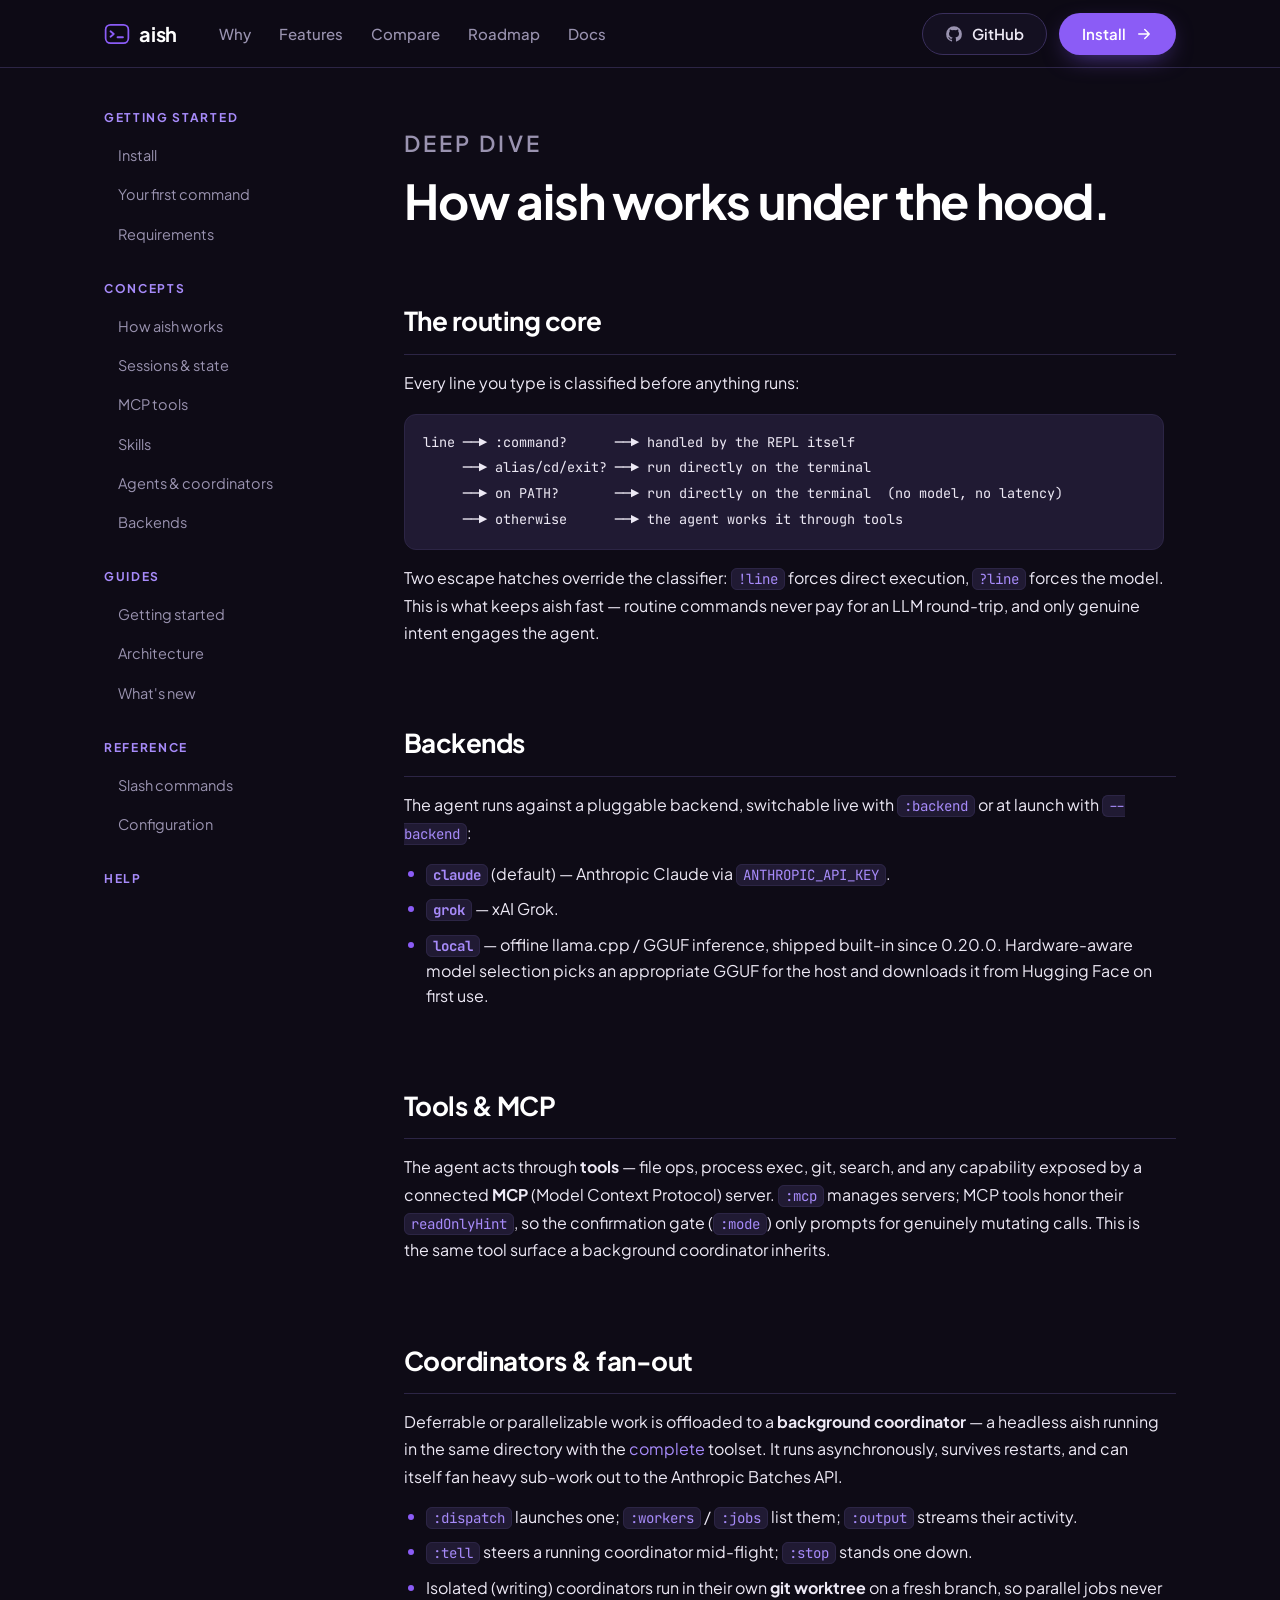
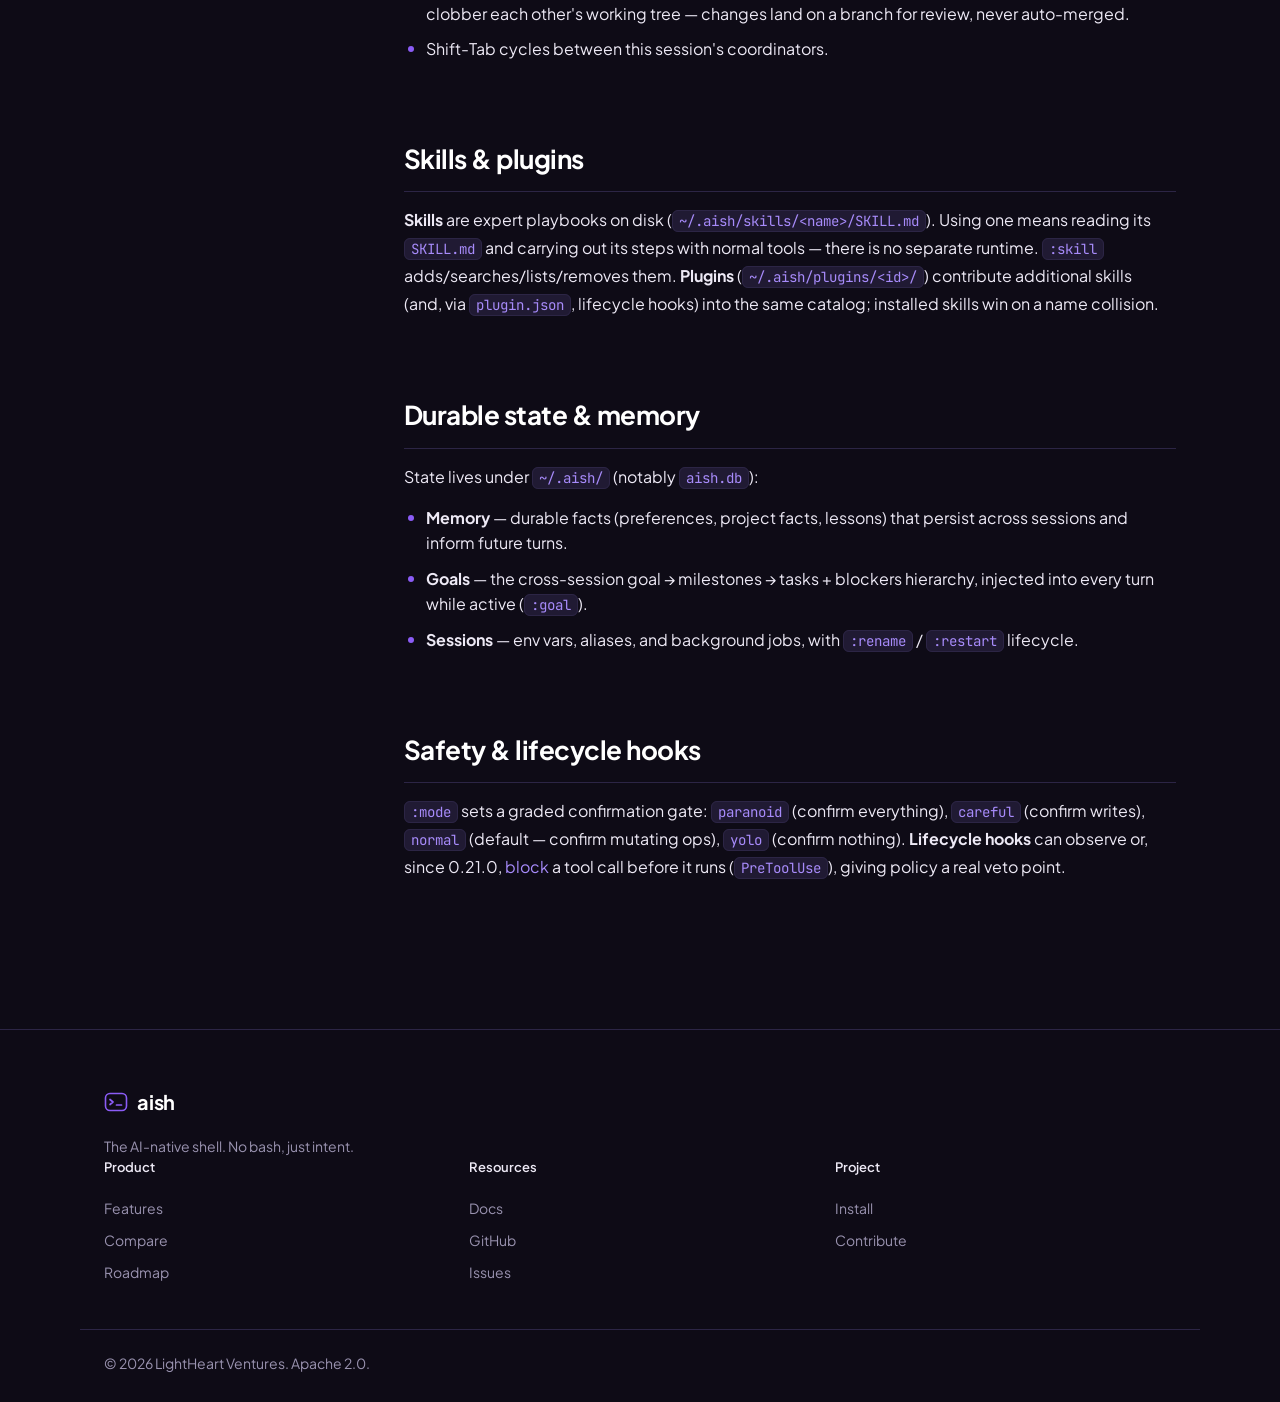
==== site/architecture.html @ e412a44f "feat: add doc pages to website navigation - Create getting-started.html, architecture.html, whats-ne" ====
<!DOCTYPE html>
<html lang="en">
<head>
  <meta charset="UTF-8" />
  <meta name="viewport" content="width=device-width, initial-scale=1.0, viewport-fit=cover" />
  <meta name="theme-color" content="#0E0B16" />
  <title>Architecture — aish, the AI-native shell</title>
  <meta name="description" content="Deep dive into aish architecture: routing core, backends, MCP tools, coordinators, skills, memory, and safety gates." />

  <meta property="og:title" content="Architecture — aish Docs" />
  <meta property="og:description" content="How aish works under the hood: routing, backends, MCP, coordinators, skills, and durable state." />
  <meta property="og:type" content="website" />

  <link rel="preconnect" href="https://fonts.googleapis.com" />
  <link rel="preconnect" href="https://fonts.gstatic.com" crossorigin />
  <link href="https://fonts.googleapis.com/css2?family=Plus+Jakarta+Sans:wght@400;500;600;700&family=JetBrains+Mono:wght@400;500;600&display=swap" rel="stylesheet" />
  <link rel="stylesheet" href="styles.css" />
  <link rel="stylesheet" href="docs.css" />
</head>
<body>
  <!-- ===================== NAV ===================== -->
  <header class="nav is-scrolled" id="nav">
    <div class="nav__inner">
      <a class="brand" href="index.html#top" aria-label="aish home">
        <svg class="brand__mark" width="26" height="26" viewBox="0 0 24 24" fill="none" aria-hidden="true">
          <rect x="1.5" y="3.5" width="21" height="17" rx="4.5" stroke="currentColor" stroke-width="1.6"/>
          <path d="M6 9.5l3 2.5-3 2.5" stroke="currentColor" stroke-width="1.7" stroke-linecap="round" stroke-linejoin="round"/>
          <path d="M12.5 15h5" stroke="currentColor" stroke-width="1.7" stroke-linecap="round"/>
        </svg>
        <span class="brand__name">aish</span>
      </a>

      <nav class="nav__links" aria-label="Primary">
        <a href="index.html#problem">Why</a>
        <a href="index.html#features">Features</a>
        <a href="index.html#compare">Compare</a>
        <a href="index.html#roadmap">Roadmap</a>
        <a href="docs.html">Docs</a>
      </nav>

      <div class="nav__cta">
        <a class="btn btn--ghost" href="https://github.com/LightHeart-Ventures/aish" target="_blank" rel="noopener">
          <svg width="18" height="18" viewBox="0 0 24 24" fill="currentColor" aria-hidden="true"><path d="M12 1.5A10.5 10.5 0 0 0 1.5 12a10.5 10.5 0 0 0 7.18 9.96c.53.1.72-.23.72-.5v-1.9c-2.92.64-3.54-1.25-3.54-1.25-.48-1.22-1.17-1.54-1.17-1.54-.95-.65.07-.64.07-.64 1.06.08 1.62 1.09 1.62 1.09.94 1.6 2.46 1.14 3.06.87.1-.68.37-1.14.67-1.4-2.33-.27-4.78-1.17-4.78-5.2 0-1.15.41-2.08 1.08-2.82-.11-.27-.47-1.34.1-2.78 0 0 .88-.28 2.88 1.07a9.9 9.9 0 0 1 5.24 0c2-1.35 2.88-1.07 2.88-1.07.57 1.44.21 2.51.1 2.78.68.74 1.08 1.67 1.08 2.82 0 4.04-2.46 4.92-4.8 5.18.38.33.71.97.71 1.96v2.9c0 .28.19.61.73.5A10.5 10.5 0 0 0 22.5 12 10.5 10.5 0 0 0 12 1.5Z"/></svg>
          <span>GitHub</span>
        </a>
        <a class="btn btn--primary" href="index.html#install">
          <span class="btn__label">Install</span>
          <svg class="btn__arrow" width="18" height="18" viewBox="0 0 24 24" fill="none" aria-hidden="true"><path d="M5 12h14M13 6l6 6-6 6" stroke="currentColor" stroke-width="1.9" stroke-linecap="round" stroke-linejoin="round"/></svg>
        </a>
      </div>
    </div>
  </header>

  <!-- ===================== DOCS ===================== -->
  <main class="docs" id="top">
    <!-- sidebar -->
    <aside class="docs__side">
      <nav class="docs-nav" aria-label="Documentation">
        <div class="docs-nav__group">
          <p class="docs-nav__h">Getting started</p>
          <div class="docs-nav__list">
            <a href="docs.html#install">Install</a>
            <a href="docs.html#first-command">Your first command</a>
            <a href="docs.html#requirements">Requirements</a>
          </div>
        </div>
        <div class="docs-nav__group">
          <p class="docs-nav__h">Concepts</p>
          <div class="docs-nav__list">
            <a href="docs.html#how-it-works">How aish works</a>
            <a href="docs.html#sessions">Sessions &amp; state</a>
            <a href="docs.html#mcp">MCP tools</a>
            <a href="docs.html#skills">Skills</a>
            <a href="docs.html#agents">Agents &amp; coordinators</a>
            <a href="docs.html#backends">Backends</a>
          </div>
        </div>
        <div class="docs-nav__group">
          <p class="docs-nav__h">Guides</p>
          <div class="docs-nav__list">
            <a href="getting-started.html">Getting started</a>
            <a href="architecture.html" aria-current="page">Architecture</a>
            <a href="whats-new.html">What's new</a>
          </div>
        </div>
        <div class="docs-nav__group">
          <p class="docs-nav__h">Reference</p>
          <div class="docs-nav__list">
            <a href="commands.html">Slash commands</a>
            <a href="configuration.html">Configuration</a>
          </div>
        </div>
        <div class="docs-nav__group">
          <p class="docs-nav__h">Help</p>
          <div class="docs-nav__list">
            <a href="docs.html#troubleshooting">Troubleshooting</a>
            <a href="https://github.com/LightHeart-Ventures/aish" target="_blank" rel="noopener">GitHub&nbsp;↗</a>
          </div>
        </div>
      </nav>
    </aside>

    <!-- content -->
    <div class="docs__main">
      <div class="docs__lede">
        <p class="eyebrow">Deep Dive</p>
        <h1>How aish works under the hood.</h1>
      </div>

      <section class="doc-section">
        <h2>The routing core</h2>
        <p>Every line you type is classified before anything runs:</p>
        <div class="doc-code"><pre><code>line ──▶ :command?      ──▶ handled by the REPL itself
     ──▶ alias/cd/exit? ──▶ run directly on the terminal
     ──▶ on PATH?       ──▶ run directly on the terminal  (no model, no latency)
     ──▶ otherwise      ──▶ the agent works it through tools</code></pre></div>
        <p>Two escape hatches override the classifier: <code>!line</code> forces direct execution, <code>?line</code> forces the model. This is what keeps aish fast — routine commands never pay for an LLM round-trip, and only genuine intent engages the agent.</p>
      </section>

      <section class="doc-section">
        <h2>Backends</h2>
        <p>The agent runs against a pluggable backend, switchable live with <code>:backend</code> or at launch with <code>--backend</code>:</p>
        <ul class="doc-list">
          <li><strong><code>claude</code></strong> (default) — Anthropic Claude via <code>ANTHROPIC_API_KEY</code>.</li>
          <li><strong><code>grok</code></strong> — xAI Grok.</li>
          <li><strong><code>local</code></strong> — offline llama.cpp / GGUF inference, shipped built-in since 0.20.0. Hardware-aware model selection picks an appropriate GGUF for the host and downloads it from Hugging Face on first use.</li>
        </ul>
      </section>

      <section class="doc-section">
        <h2>Tools &amp; MCP</h2>
        <p>The agent acts through <strong>tools</strong> — file ops, process exec, git, search, and any capability exposed by a connected <strong>MCP</strong> (Model Context Protocol) server. <code>:mcp</code> manages servers; MCP tools honor their <code>readOnlyHint</code>, so the confirmation gate (<code>:mode</code>) only prompts for genuinely mutating calls. This is the same tool surface a background coordinator inherits.</p>
      </section>

      <section class="doc-section">
        <h2>Coordinators &amp; fan-out</h2>
        <p>Deferrable or parallelizable work is offloaded to a <strong>background coordinator</strong> — a headless aish running in the same directory with the <em>complete</em> toolset. It runs asynchronously, survives restarts, and can itself fan heavy sub-work out to the Anthropic Batches API.</p>
        <ul class="doc-list">
          <li><code>:dispatch</code> launches one; <code>:workers</code> / <code>:jobs</code> list them; <code>:output</code> streams their activity.</li>
          <li><code>:tell</code> steers a running coordinator mid-flight; <code>:stop</code> stands one down.</li>
          <li>Isolated (writing) coordinators run in their own <strong>git worktree</strong> on a fresh branch, so parallel jobs never clobber each other's working tree — changes land on a branch for review, never auto-merged.</li>
          <li>Shift-Tab cycles between this session's coordinators.</li>
        </ul>
      </section>

      <section class="doc-section">
        <h2>Skills &amp; plugins</h2>
        <p><strong>Skills</strong> are expert playbooks on disk (<code>~/.aish/skills/&lt;name&gt;/SKILL.md</code>). Using one means reading its <code>SKILL.md</code> and carrying out its steps with normal tools — there is no separate runtime. <code>:skill</code> adds/searches/lists/removes them. <strong>Plugins</strong> (<code>~/.aish/plugins/&lt;id&gt;/</code>) contribute additional skills (and, via <code>plugin.json</code>, lifecycle hooks) into the same catalog; installed skills win on a name collision.</p>
      </section>

      <section class="doc-section">
        <h2>Durable state &amp; memory</h2>
        <p>State lives under <code>~/.aish/</code> (notably <code>aish.db</code>):</p>
        <ul class="doc-list">
          <li><strong>Memory</strong> — durable facts (preferences, project facts, lessons) that persist across sessions and inform future turns.</li>
          <li><strong>Goals</strong> — the cross-session goal → milestones → tasks + blockers hierarchy, injected into every turn while active (<code>:goal</code>).</li>
          <li><strong>Sessions</strong> — env vars, aliases, and background jobs, with <code>:rename</code> / <code>:restart</code> lifecycle.</li>
        </ul>
      </section>

      <section class="doc-section">
        <h2>Safety &amp; lifecycle hooks</h2>
        <p><code>:mode</code> sets a graded confirmation gate: <code>paranoid</code> (confirm everything), <code>careful</code> (confirm writes), <code>normal</code> (default — confirm mutating ops), <code>yolo</code> (confirm nothing). <strong>Lifecycle hooks</strong> can observe or, since 0.21.0, <em>block</em> a tool call before it runs (<code>PreToolUse</code>), giving policy a real veto point.</p>
      </section>
    </div>
  </main>

  <!-- ===================== FOOTER ===================== -->
  <footer class="footer">
    <div class="section__content">
      <div class="footer__brand">
        <a class="brand" href="index.html#top" aria-label="aish home">
          <svg class="brand__mark" width="24" height="24" viewBox="0 0 24 24" fill="none" aria-hidden="true">
            <rect x="1.5" y="3.5" width="21" height="17" rx="4.5" stroke="currentColor" stroke-width="1.6"/>
            <path d="M6 9.5l3 2.5-3 2.5" stroke="currentColor" stroke-width="1.7" stroke-linecap="round" stroke-linejoin="round"/>
            <path d="M12.5 15h5" stroke="currentColor" stroke-width="1.7" stroke-linecap="round"/>
          </svg>
          <span class="brand__name">aish</span>
        </a>
        <p class="footer__tag">The AI-native shell. No bash, just intent.</p>
      </div>

      <nav class="footer__cols" aria-label="Footer">
        <div class="footer__col">
          <p class="footer__h">Product</p>
          <a href="index.html#features">Features</a>
          <a href="index.html#compare">Compare</a>
          <a href="index.html#roadmap">Roadmap</a>
        </div>
        <div class="footer__col">
          <p class="footer__h">Resources</p>
          <a href="docs.html">Docs</a>
          <a href="https://github.com/LightHeart-Ventures/aish" target="_blank" rel="noopener">GitHub</a>
          <a href="https://github.com/LightHeart-Ventures/aish/issues" target="_blank" rel="noopener">Issues</a>
        </div>
        <div class="footer__col">
          <p class="footer__h">Project</p>
          <a href="index.html#install">Install</a>
          <a href="https://github.com/LightHeart-Ventures/aish" target="_blank" rel="noopener">Contribute</a>
        </div>
      </nav>
    </div>
    <div class="section__content footer__bar">
      <p>&copy; <span id="yr">2025</span> LightHeart Ventures. Apache 2.0.</p>
    </div>
  </footer>

  <script src="docs.js"></script>
</body>
</html>
---- site/styles.css ----
/* ============================================================
   aish marketing site — styles
   Dark mode, violet accent. See DESIGN_REF.md for the system.
   ============================================================ */

:root {
  /* color */
  --bg: #0E0B16;
  --surface: #171327;
  --surface-2: #201A33;
  --border: #2C2545;
  --border-hi: #3A2F5C;
  --accent: #8B5CF6;
  --accent-hi: #A78BFA;
  --accent-press: #7C3AED;
  --text: #EDE9F5;
  --text-strong: #FFFFFF;
  --text-muted: #9A93B0;
  --ok: #34D399;
  --no: #F0606B;

  /* type */
  --font-sans: "Plus Jakarta Sans", system-ui, -apple-system, Segoe UI, Roboto, sans-serif;
  --font-mono: "JetBrains Mono", ui-monospace, SFMono-Regular, Menlo, monospace;
  --fs-hero: clamp(40px, 7vw, 76px);
  --fs-h2: clamp(30px, 4.4vw, 48px);
  --fs-h3: 24px;
  --fs-lead: clamp(18px, 2.2vw, 22px);
  --fs-body: 16px;
  --fs-small: 14px;

  /* layout */
  --maxw: 1120px;
  --gutter: 24px;
  --nav-h: 68px;
  --radius: 18px;
  --radius-sm: 12px;
  --ease: cubic-bezier(.22,.61,.36,1);
}

/* ---------- reset ---------- */
*, *::before, *::after { box-sizing: border-box; }
html, body { overflow-x: hidden; }
html { scroll-behavior: smooth; scroll-padding-top: var(--nav-h); }
body {
  margin: 0;
  background: var(--bg);
  color: var(--text);
  font-family: var(--font-sans);
  font-size: var(--fs-body);
  line-height: 1.6;
  -webkit-font-smoothing: antialiased;
  text-rendering: optimizeLegibility;
}
h1, h2, h3 { margin: 0; color: var(--text-strong); font-weight: 700; }
p { margin: 0; }
a { color: inherit; text-decoration: none; }
em { font-style: normal; color: var(--accent-hi); }
ul, ol { margin: 0; padding: 0; list-style: none; }
:focus-visible { outline: 2px solid var(--accent-hi); outline-offset: 3px; border-radius: 6px; }

/* min-width:0 guard for flex/grid children (overflow protection) */
.grid > *, .hero__inner > *, .footer__cols > *, .nav__inner > * { min-width: 0; }

/* ---------- shared section scaffolding ---------- */
.section__content {
  width: 100%;
  max-width: var(--maxw);
  margin-inline: auto;
  padding-inline: var(--gutter);
}
.section {
  display: flex;
  align-items: center;
  min-height: 100vh;
  min-height: 100dvh;
  padding-block: 96px;
}
.section__head { max-width: 720px; margin-bottom: 56px; }
.eyebrow {
  font-size: var(--fs-small);
  font-weight: 600;
  letter-spacing: .14em;
  text-transform: uppercase;
  color: var(--accent-hi);
  margin-bottom: 16px;
}
.section__title { font-size: var(--fs-h2); line-height: 1.1; letter-spacing: -0.025em; }
.section__lead { margin-top: 20px; font-size: var(--fs-lead); color: var(--text-muted); line-height: 1.55; }

/* ============================================================
   NAV
   ============================================================ */
.nav {
  position: fixed;
  top: 0; left: 0; right: 0;
  z-index: 100;
  height: var(--nav-h);
  background: color-mix(in srgb, var(--bg) 82%, transparent);
  border-bottom: 1px solid transparent;
  transition: background .3s var(--ease), border-color .3s var(--ease);
}
.nav.is-scrolled {
  background: color-mix(in srgb, var(--bg) 92%, transparent);
  border-bottom-color: var(--border);
  backdrop-filter: blur(12px);
}
.nav__inner {
  height: 100%;
  max-width: var(--maxw);
  margin-inline: auto;
  padding-inline: var(--gutter);
  display: flex;
  align-items: center;
  gap: 24px;
}
.brand { display: inline-flex; align-items: center; gap: 9px; color: var(--text-strong); }
.brand__mark { color: var(--accent); flex: none; }
.brand__name { font-weight: 700; font-size: 20px; letter-spacing: -0.01em; }
.nav__links {
  display: flex;
  gap: 28px;
  margin-left: 18px;
  margin-right: auto;
  font-size: 15px;
  font-weight: 500;
  color: var(--text-muted);
}
.nav__links a { position: relative; padding: 6px 0; transition: color .2s var(--ease); }
.nav__links a::after {
  content: "";
  position: absolute; left: 0; bottom: 0;
  width: 100%; height: 2px;
  background: var(--accent);
  transform: scaleX(0);
  transform-origin: left;
  transition: transform .25s var(--ease);
}
.nav__links a:hover { color: var(--text); }
.nav__links a:hover::after { transform: scaleX(1); }
.nav__cta { display: flex; align-items: center; gap: 12px; }

/* ============================================================
   BUTTONS
   ============================================================ */
.btn {
  --pv: 11px; --ph: 22px;
  display: inline-flex;
  align-items: center;
  justify-content: center;
  gap: 9px;
  padding: var(--pv) var(--ph);
  border-radius: 999px;
  font-family: inherit;
  font-size: 15px;
  font-weight: 600;
  line-height: 1.2;
  cursor: pointer;
  border: 1px solid transparent;
  white-space: nowrap;
  transition: transform .14s var(--ease), background .2s var(--ease),
              border-color .2s var(--ease), color .2s var(--ease), box-shadow .2s var(--ease);
}
.btn--lg { --pv: 15px; --ph: 30px; font-size: 16px; }
.btn--primary {
  background: var(--accent);
  color: var(--text-strong);
  box-shadow: 0 8px 26px -10px color-mix(in srgb, var(--accent) 75%, transparent);
}
.btn--primary:hover { background: var(--accent-hi); }
.btn--primary:active { background: var(--accent-press); transform: scale(.97); }
.btn--ghost {
  background: color-mix(in srgb, var(--surface) 70%, transparent);
  color: var(--text);
  border-color: var(--border-hi);
}
.btn--ghost:hover { background: var(--surface-2); border-color: var(--accent); color: var(--text-strong); }
.btn--ghost:active { transform: scale(.97); }
.btn__arrow { transition: transform .22s var(--ease); }
.btn:hover .btn__arrow { transform: translateX(4px); }
.nav__cta .btn--ghost svg { color: var(--text-muted); transition: color .2s var(--ease); }
.nav__cta .btn--ghost:hover svg { color: var(--text); }

/* ============================================================
   HERO
   ============================================================ */
.hero {
  position: relative;
  display: flex;
  align-items: center;
  min-height: 100vh;
  min-height: 100dvh;
  padding-top: calc(var(--nav-h) + 40px);
  padding-bottom: 64px;
  overflow: hidden;
}
.hero__glow {
  position: absolute;
  inset: 0;
  z-index: 0;
  pointer-events: none;
  background:
    radial-gradient(540px 420px at 78% 24%, color-mix(in srgb, var(--accent) 34%, transparent), transparent 70%),
    radial-gradient(460px 380px at 12% 86%, color-mix(in srgb, #5B8DEF 22%, transparent), transparent 72%);
  filter: blur(8px);
  opacity: .85;
  animation: glowPulse 9s ease-in-out infinite;
}
@keyframes glowPulse { 0%,100% { opacity: .7; } 50% { opacity: .95; } }
.hero__inner {
  position: relative;
  z-index: 1;
  display: grid;
  grid-template-columns: 1.05fr .95fr;
  gap: 56px;
  align-items: center;
}
.hero__title { font-size: var(--fs-hero); line-height: 1.02; letter-spacing: -0.035em; }
.hero__title .accent { color: var(--accent-hi); position: relative; white-space: nowrap; }
.strike { position: relative; color: var(--text-muted); }
.strike::after {
  content: "";
  position: absolute; left: -2%; right: -2%; top: 52%;
  height: 4px; border-radius: 4px;
  background: var(--no);
  transform: scaleX(0); transform-origin: left;
  animation: strike .6s var(--ease) .5s forwards;
}
@keyframes strike { to { transform: scaleX(1); } }
.caret {
  display: inline-block;
  width: 3px; height: .92em;
  margin-left: 4px; margin-right: -7px;
  vertical-align: -0.08em;
  background: var(--accent-hi);
  animation: blink 1.05s steps(1) infinite;
}
@keyframes blink { 50% { opacity: 0; } }
.hero__lead {
  margin-top: 26px;
  max-width: 540px;
  font-size: var(--fs-lead);
  color: var(--text-muted);
  line-height: 1.55;
}
.hero__actions { margin-top: 36px; display: flex; flex-wrap: wrap; gap: 14px; }
.hero__meta {
  margin-top: 32px;
  display: flex;
  flex-wrap: wrap;
  gap: 12px 24px;
  font-size: var(--fs-small);
  color: var(--text-muted);
}
.hero__meta li { display: inline-flex; align-items: center; gap: 8px; }
.hero__meta svg { color: var(--ok); flex: none; }

/* terminal */
.terminal {
  background: var(--surface);
  border: 1px solid var(--border);
  border-radius: var(--radius);
  overflow: hidden;
  box-shadow: 0 30px 80px -40px rgba(0,0,0,.8);
}
.terminal__bar {
  display: flex;
  align-items: center;
  gap: 8px;
  padding: 13px 16px;
  background: var(--surface-2);
  border-bottom: 1px solid var(--border);
}
.terminal__dot { width: 11px; height: 11px; border-radius: 50%; background: var(--border-hi); }
.terminal__dot:nth-child(1) { background: #E06C75; }
.terminal__dot:nth-child(2) { background: #E5C07B; }
.terminal__dot:nth-child(3) { background: #98C379; }
.terminal__title {
  margin-left: 8px;
  font-family: var(--font-mono);
  font-size: 12.5px;
  color: var(--text-muted);
}
.terminal__body {
  margin: 0;
  padding: 22px 20px;
  min-height: 340px;
  font-family: var(--font-mono);
  font-size: 13.5px;
  line-height: 1.75;
  white-space: pre-wrap;
  word-break: break-word;
  font-variant-numeric: tabular-nums;
}
.t-prompt { color: var(--accent-hi); }
.t-user { color: var(--text); }
.t-sys { color: var(--text-muted); }
.t-ok { color: var(--ok); }
.t-dim { color: #6F6890; }
.t-cursor {
  display: inline-block; width: 8px; height: 1em;
  background: var(--accent-hi); vertical-align: -0.12em;
  animation: blink 1.05s steps(1) infinite;
}

/* ============================================================
   CARDS / GRIDS
   ============================================================ */
.grid { display: grid; gap: 22px; }
.grid--3 { grid-template-columns: repeat(3, 1fr); }
.grid--2 { grid-template-columns: repeat(2, 1fr); }
.card {
  background: var(--surface);
  border: 1px solid var(--border);
  border-radius: var(--radius);
  padding: 28px;
  transition: transform .25s var(--ease), border-color .25s var(--ease), background .25s var(--ease);
}
.card:hover { transform: translateY(-4px); border-color: var(--border-hi); }
.card--feature:hover { border-color: var(--accent); }
.card__title {
  display: flex;
  align-items: center;
  gap: 12px;
  font-size: var(--fs-h3);
  font-weight: 600;
  margin-bottom: 12px;
  letter-spacing: -0.01em;
}
.card__icon { color: var(--accent-hi); flex: none; }
.card p { color: var(--text-muted); line-height: 1.6; }
.card p code, .timeline__desc code, .compare__note code {
  font-family: var(--font-mono);
  font-size: .88em;
  padding: 1px 6px;
  border-radius: 6px;
  color: var(--accent-hi);
  background: color-mix(in srgb, var(--accent) 12%, transparent);
  border: 1px solid color-mix(in srgb, var(--accent) 22%, transparent);
  white-space: nowrap;
}

/* ============================================================
   COMPARE TABLE
   ============================================================ */
.table-wrap {
  border: 1px solid var(--border);
  border-radius: var(--radius);
  overflow: hidden;
  background: var(--surface);
}
.ctable { width: 100%; border-collapse: collapse; }
.ctable th, .ctable td { padding: 18px 20px; text-align: center; font-size: 15px; }
.ctable thead th { font-weight: 600; color: var(--text-muted); border-bottom: 1px solid var(--border); }
.ctable thead .ctable__aish { color: var(--accent-hi); }
.ctable tbody th[scope="row"] {
  text-align: left;
  font-weight: 500;
  color: var(--text);
}
.ctable tbody tr:nth-child(even) { background: color-mix(in srgb, var(--surface-2) 55%, transparent); }
.ctable tbody tr:not(:last-child) th, .ctable tbody tr:not(:last-child) td { border-bottom: 1px solid var(--border); }
.ctable__aish { background: color-mix(in srgb, var(--accent) 9%, transparent); }
.ctable thead th.ctable__aish { background: color-mix(in srgb, var(--accent) 14%, transparent); }
.mark { display: inline-flex; align-items: center; justify-content: center; }
.mark::before {
  width: 22px; height: 22px;
  display: inline-flex; align-items: center; justify-content: center;
  border-radius: 50%;
  font-family: var(--font-mono);
  font-size: 13px; font-weight: 600;
}
.mark--ok::before { content: "✓"; color: var(--ok); background: color-mix(in srgb, var(--ok) 16%, transparent); }
.mark--no[data-l="no"]::before { content: "✕"; color: var(--no); background: color-mix(in srgb, var(--no) 14%, transparent); }
.mark--no[data-l="soon"]::before { content: "◷"; color: var(--accent-hi); background: color-mix(in srgb, var(--accent) 16%, transparent); }
.compare__note { margin-top: 18px; font-size: var(--fs-small); color: var(--text-muted); }

/* ============================================================
   ROADMAP TIMELINE
   ============================================================ */
.timeline { position: relative; max-width: 760px; }
.timeline__item { display: grid; grid-template-columns: 28px 1fr; gap: 20px; }
.timeline__rail { position: relative; display: flex; justify-content: center; }
.timeline__rail::before {
  content: ""; position: absolute; top: 0; bottom: -8px;
  width: 2px; background: var(--border);
}
.timeline__item:last-child .timeline__rail::before { bottom: auto; height: 14px; }
.timeline__node {
  position: relative; z-index: 1;
  width: 14px; height: 14px; margin-top: 5px;
  border-radius: 50%;
  background: var(--surface);
  border: 2px solid var(--border-hi);
}
.timeline__item--now .timeline__node {
  background: var(--accent);
  border-color: var(--accent);
  box-shadow: 0 0 0 0 color-mix(in srgb, var(--accent) 60%, transparent);
  animation: nodePulse 2.4s var(--ease) infinite;
}
@keyframes nodePulse {
  0% { box-shadow: 0 0 0 0 color-mix(in srgb, var(--accent) 55%, transparent); }
  70% { box-shadow: 0 0 0 12px color-mix(in srgb, var(--accent) 0%, transparent); }
  100% { box-shadow: 0 0 0 0 color-mix(in srgb, var(--accent) 0%, transparent); }
}
.timeline__body { padding-bottom: 34px; }
.timeline__ver {
  display: flex; align-items: center; gap: 12px; flex-wrap: wrap;
  font-family: var(--font-mono);
  font-size: 17px; font-weight: 600;
  color: var(--text-strong);
  margin-bottom: 8px;
}
.timeline__desc { color: var(--text-muted); line-height: 1.6; }
.chip {
  font-family: var(--font-sans);
  font-size: 12px; font-weight: 600; letter-spacing: .02em;
  padding: 3px 11px; border-radius: 999px;
  color: var(--text-muted);
  background: var(--surface-2);
  border: 1px solid var(--border);
}
.chip--live {
  color: var(--ok);
  background: color-mix(in srgb, var(--ok) 12%, transparent);
  border-color: color-mix(in srgb, var(--ok) 30%, transparent);
}

/* ============================================================
   CTA / INSTALL
   ============================================================ */
.cta { position: relative; overflow: hidden; text-align: center; }
.cta__glow {
  position: absolute; inset: 0; z-index: 0; pointer-events: none;
  background: radial-gradient(560px 360px at 50% 30%, color-mix(in srgb, var(--accent) 26%, transparent), transparent 70%);
  filter: blur(6px);
}
.cta__content { position: relative; z-index: 1; max-width: 760px; }
.cta__title { font-size: var(--fs-h2); letter-spacing: -0.025em; }
.cta__lead { margin-top: 18px; font-size: var(--fs-lead); color: var(--text-muted); }
.codeblock {
  position: relative;
  margin: 40px auto 0;
  max-width: 640px;
  text-align: left;
  background: var(--surface);
  border: 1px solid var(--border);
  border-radius: var(--radius-sm);
  padding: 22px 56px 22px 22px;
}
.codeblock__code {
  display: block;
  font-family: var(--font-mono);
  font-size: 13.5px;
  line-height: 1.85;
  color: var(--text);
  white-space: pre-wrap;
  word-break: break-word;
}
.codeblock__copy {
  position: absolute; top: 14px; right: 14px;
  display: inline-flex; align-items: center; gap: 6px;
  padding: 7px 11px;
  font-family: var(--font-sans); font-size: 13px; font-weight: 500;
  color: var(--text-muted);
  background: var(--surface-2);
  border: 1px solid var(--border);
  border-radius: 9px;
  cursor: pointer;
  transition: transform .14s var(--ease), color .2s var(--ease), border-color .2s var(--ease);
}
.codeblock__copy:hover { color: var(--text); border-color: var(--accent); }
.codeblock__copy:active { transform: scale(.95); }
.codeblock__copy.is-copied { color: var(--ok); border-color: color-mix(in srgb, var(--ok) 40%, transparent); }
.copy-label { line-height: 1; }
.cta__actions { margin-top: 32px; display: flex; flex-wrap: wrap; gap: 14px; justify-content: center; }

/* ============================================================
   FOOTER
   ============================================================ */
.footer { border-top: 1px solid var(--border); padding-block: 56px 28px; }
.footer__inner { display: grid; grid-template-columns: 1.4fr 2fr; gap: 40px; }
.footer__tag { margin-top: 14px; color: var(--text-muted); font-size: var(--fs-small); max-width: 280px; }
.footer__cols { display: grid; grid-template-columns: repeat(3, 1fr); gap: 24px; }
.footer__h { font-size: 13px; font-weight: 600; color: var(--text); margin-bottom: 14px; }
.footer__col a {
  display: block;
  color: var(--text-muted);
  font-size: var(--fs-small);
  padding: 5px 0;
  transition: color .2s var(--ease);
}
.footer__col a:hover { color: var(--accent-hi); }
.footer__bar {
  margin-top: 40px;
  padding-top: 22px;
  border-top: 1px solid var(--border);
  display: flex; justify-content: space-between; flex-wrap: wrap; gap: 10px;
  font-size: var(--fs-small);
  color: var(--text-muted);
}

/* ============================================================
   TOAST
   ============================================================ */
.toast {
  position: fixed;
  left: 50%; bottom: 28px;
  transform: translate(-50%, 140%);
  z-index: 200;
  display: inline-flex; align-items: center; gap: 9px;
  padding: 12px 18px;
  background: var(--surface-2);
  border: 1px solid color-mix(in srgb, var(--ok) 34%, var(--border));
  border-radius: 999px;
  color: var(--text);
  font-size: var(--fs-small); font-weight: 500;
  box-shadow: 0 20px 50px -22px rgba(0,0,0,.85);
  transition: transform .35s var(--ease);
}
.toast svg { color: var(--ok); }
.toast.is-show { transform: translate(-50%, 0); }

/* ============================================================
   SCROLL REVEAL
   ============================================================ */
.reveal { opacity: 0; transform: translateY(24px); transition: opacity .7s var(--ease), transform .7s var(--ease); }
.reveal.is-in { opacity: 1; transform: none; }

/* ============================================================
   RESPONSIVE
   ============================================================ */
@media (max-width: 940px) {
  .hero__inner { grid-template-columns: 1fr; gap: 44px; }
  .terminal { order: 2; }
  .grid--3 { grid-template-columns: 1fr 1fr; }
  .footer__inner { grid-template-columns: 1fr; gap: 32px; }
}

@media (max-width: 720px) {
  :root { --nav-h: 60px; }
  .nav__links { display: none; }
  /* Hero: drop 100vh centering on mobile (DESIGN_REF / spacing rule) */
  .hero {
    min-height: auto;
    align-items: flex-start;
    padding-top: calc(var(--nav-h) + 24px);
    padding-bottom: 48px;
  }
  /* nav: sticky on mobile, solid bg (no backdrop-filter) */
  .nav { position: sticky; background: var(--bg); }
  .nav.is-scrolled { backdrop-filter: none; background: var(--bg); }
  .section { min-height: auto; padding-block: 72px; }
  .section__head { margin-bottom: 40px; }
  .grid--3, .grid--2 { grid-template-columns: 1fr; }
  .hero__actions .btn, .cta__actions .btn { flex: 1 1 auto; }
  .terminal__body { min-height: 280px; font-size: 12.5px; }
  /* compare table scrolls horizontally with an edge-fade affordance */
  .table-wrap { overflow-x: auto; -webkit-overflow-scrolling: touch;
    -webkit-mask-image: linear-gradient(to right, #000 0, #000 calc(100% - 32px), transparent 100%);
            mask-image: linear-gradient(to right, #000 0, #000 calc(100% - 32px), transparent 100%); }
  .ctable { min-width: 540px; }
  .footer__bar { justify-content: flex-start; }
}

/* ============================================================
   REDUCED MOTION
   ============================================================ */
@media (prefers-reduced-motion: reduce) {
  html { scroll-behavior: auto; }
  *, *::before, *::after {
    animation-duration: .001ms !important;
    animation-iteration-count: 1 !important;
    transition-duration: .001ms !important;
  }
  .reveal { opacity: 1; transform: none; }
  .caret, .t-cursor, .hero__glow, .timeline__item--now .timeline__node { animation: none !important; }
  .strike::after { transform: scaleX(1); }
}
---- site/docs.css ----
/* ============================================================
   aish docs — layout on top of styles.css design tokens
   Sidebar + content reading column. Dark mode, violet accent.
   Reuses :root tokens, .btn, .codeblock, .footer from styles.css.
   ============================================================ */

/* ---------- docs shell ---------- */
.docs {
  max-width: var(--maxw);
  margin-inline: auto;
  padding-inline: var(--gutter);
  padding-top: calc(var(--nav-h) + 40px);
  padding-bottom: 96px;
  display: grid;
  grid-template-columns: 244px minmax(0, 1fr);
  gap: 56px;
  align-items: start;
}

/* ---------- sidebar ---------- */
.docs__side {
  position: sticky;
  top: calc(var(--nav-h) + 24px);
  align-self: start;
  max-height: calc(100vh - var(--nav-h) - 48px);
  overflow-y: auto;
  padding-right: 8px;
}
.docs__side::-webkit-scrollbar { width: 8px; }
.docs__side::-webkit-scrollbar-thumb { background: var(--border); border-radius: 8px; }

.docs-nav__group { margin-bottom: 26px; }
.docs-nav__h {
  font-size: 12px;
  font-weight: 700;
  letter-spacing: .14em;
  text-transform: uppercase;
  color: var(--accent-hi);
  margin-bottom: 10px;
}
.docs-nav__list { display: flex; flex-direction: column; gap: 2px; }
.docs-nav__list a {
  display: block;
  padding: 7px 12px;
  border-radius: var(--radius-sm);
  font-size: 14.5px;
  color: var(--text-muted);
  border-left: 2px solid transparent;
  transition: color .18s var(--ease), background .18s var(--ease);
}
.docs-nav__list a:hover { color: var(--text); background: var(--surface); }
.docs-nav__list a.is-active {
  color: var(--text-strong);
  background: var(--surface);
  border-left-color: var(--accent);
}

/* ---------- content column ---------- */
.docs__main { min-width: 0; }
.docs__lede { max-width: 760px; margin-bottom: 48px; }
.docs__lede .eyebrow { margin-bottom: 14px; }
.docs__lede h1 {
  font-size: var(--fs-h2);
  line-height: 1.1;
  letter-spacing: -0.025em;
  color: var(--text-strong);
}
.docs__lede p { margin-top: 18px; font-size: var(--fs-lead); color: var(--text-muted); }

.doc-section { padding-top: 24px; margin-bottom: 52px; scroll-margin-top: calc(var(--nav-h) + 24px); }
.doc-section > h2 {
  font-size: 26px;
  letter-spacing: -0.02em;
  padding-bottom: 12px;
  border-bottom: 1px solid var(--border);
}
.doc-section > h3 {
  font-size: 18px;
  color: var(--text);
  margin-top: 32px;
  margin-bottom: 10px;
}
.doc-section p { margin-top: 14px; color: var(--text); line-height: 1.7; max-width: 760px; }
.doc-section p.muted { color: var(--text-muted); }
.doc-section a.link { color: var(--accent-hi); }
.doc-section a.link:hover { text-decoration: underline; }

.doc-section ul.doc-list { margin-top: 14px; display: flex; flex-direction: column; gap: 10px; max-width: 760px; }
.doc-section ul.doc-list li {
  position: relative;
  padding-left: 22px;
  color: var(--text);
  line-height: 1.6;
}
.doc-section ul.doc-list li::before {
  content: "";
  position: absolute;
  left: 4px; top: 10px;
  width: 6px; height: 6px;
  border-radius: 50%;
  background: var(--accent);
}
.doc-section code {
  font-family: var(--font-mono);
  font-size: 0.88em;
  background: var(--surface-2);
  border: 1px solid var(--border);
  border-radius: 6px;
  padding: 1px 6px;
  color: var(--accent-hi);
}

/* code block (reuses .codeblock look from styles.css but self-contained) */
.doc-code {
  margin-top: 18px;
  position: relative;
  background: var(--surface-2);
  border: 1px solid var(--border);
  border-radius: var(--radius-sm);
  padding: 16px 18px;
  overflow-x: auto;
  max-width: 760px;
}
.doc-code pre { margin: 0; }
.doc-code code {
  font-family: var(--font-mono);
  font-size: 13.5px;
  line-height: 1.7;
  color: var(--text);
  background: none;
  border: 0;
  padding: 0;
  white-space: pre;
}
.doc-code .c-prompt { color: var(--accent-hi); }
.doc-code .c-dim { color: var(--text-muted); }
.doc-code .c-ok { color: var(--ok); }

/* command reference table */
.doc-table-wrap { margin-top: 20px; overflow-x: auto; border: 1px solid var(--border); border-radius: var(--radius-sm); max-width: 760px; }
table.doc-table { width: 100%; border-collapse: collapse; font-size: 14.5px; }
table.doc-table th, table.doc-table td { text-align: left; padding: 12px 16px; border-bottom: 1px solid var(--border); vertical-align: top; }
table.doc-table thead th { color: var(--text-muted); font-weight: 600; font-size: 13px; letter-spacing: .04em; text-transform: uppercase; }
table.doc-table tbody tr:last-child td { border-bottom: 0; }
table.doc-table td:first-child { white-space: nowrap; }
table.doc-table td code { background: var(--surface); }

/* callout */
.doc-callout {
  margin-top: 20px;
  display: flex;
  gap: 12px;
  padding: 16px 18px;
  background: color-mix(in srgb, var(--accent) 10%, var(--surface));
  border: 1px solid var(--border-hi);
  border-radius: var(--radius-sm);
  max-width: 760px;
}
.doc-callout svg { flex: none; color: var(--accent-hi); margin-top: 2px; }
.doc-callout p { margin-top: 0; font-size: 14.5px; color: var(--text); }

/* ---------- responsive ---------- */
@media (max-width: 900px) {
  .docs { grid-template-columns: 1fr; gap: 8px; padding-top: calc(var(--nav-h) + 24px); }
  .docs__side {
    position: static;
    max-height: none;
    overflow: visible;
    margin-bottom: 12px;
    padding: 14px 16px;
    background: var(--surface);
    border: 1px solid var(--border);
    border-radius: var(--radius-sm);
  }
  .docs-nav { display: grid; grid-template-columns: repeat(2, 1fr); gap: 8px 24px; }
  .docs-nav__group { margin-bottom: 12px; }
}
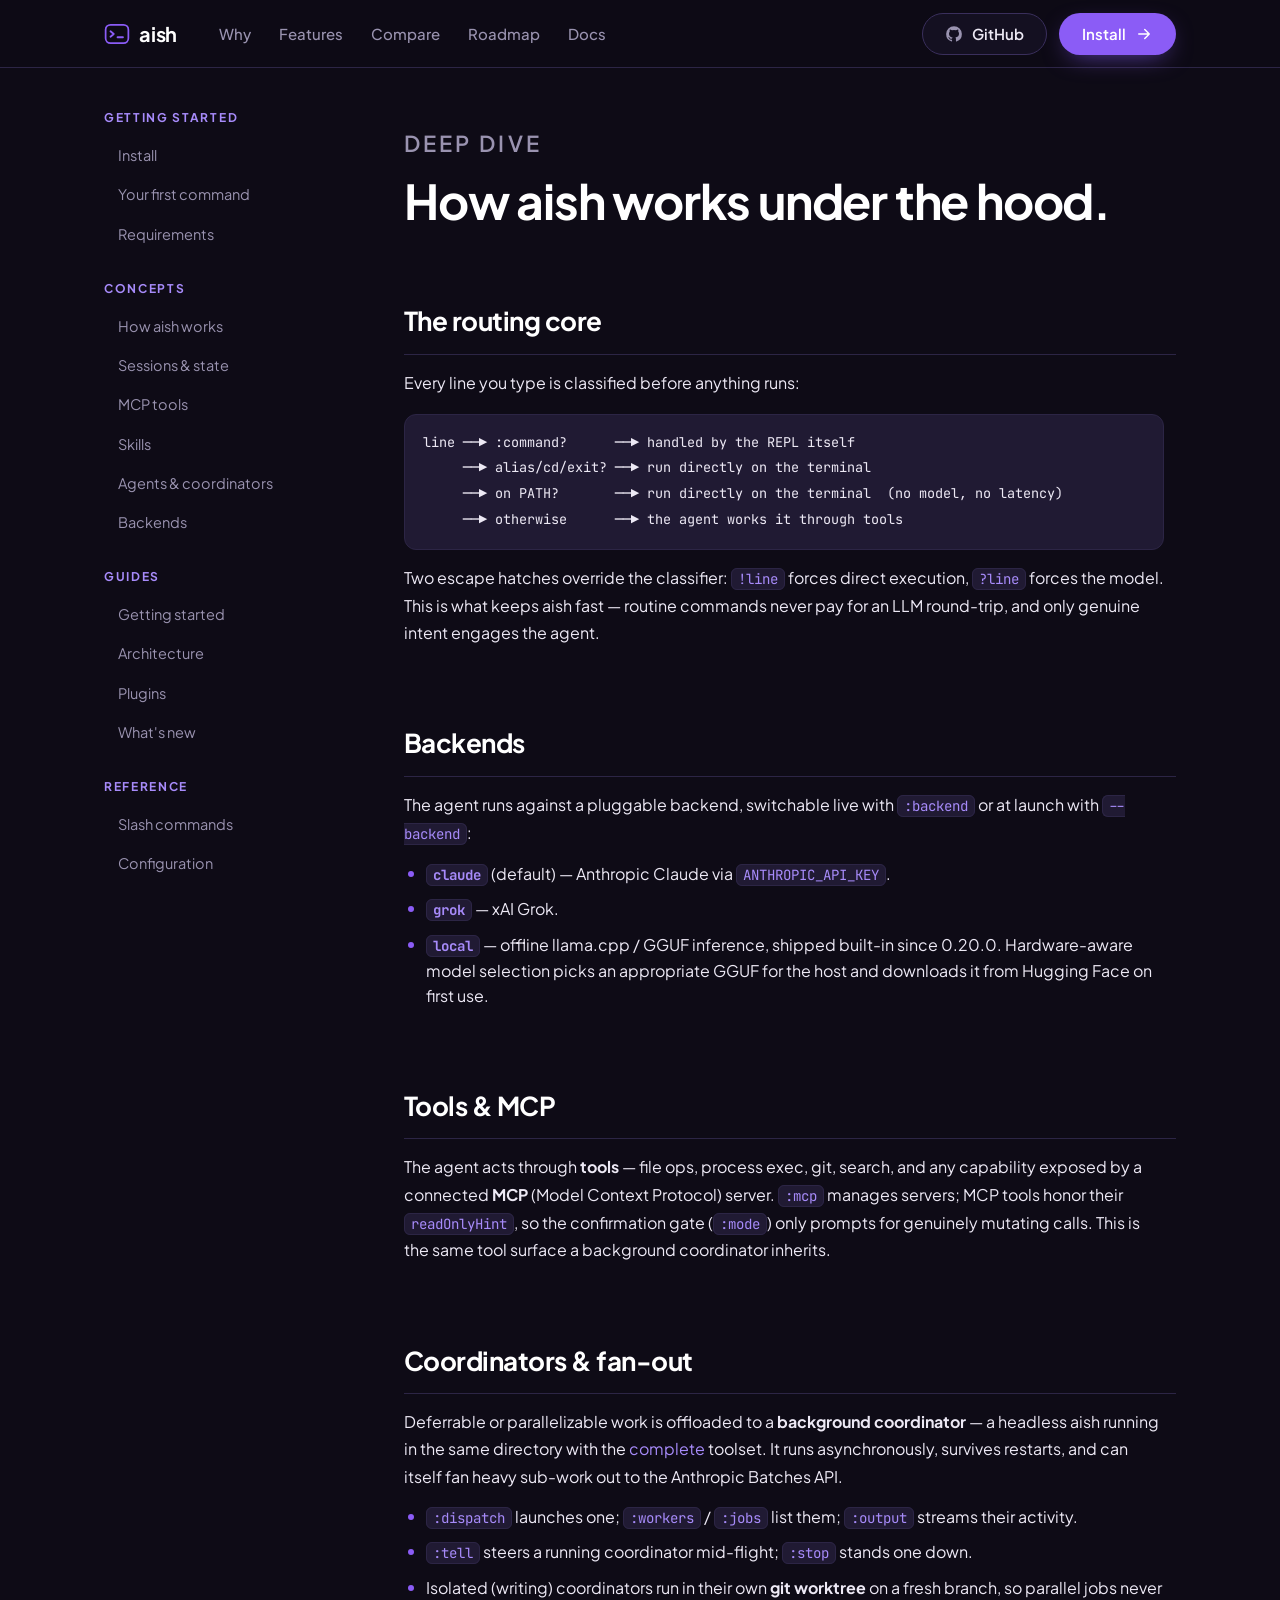
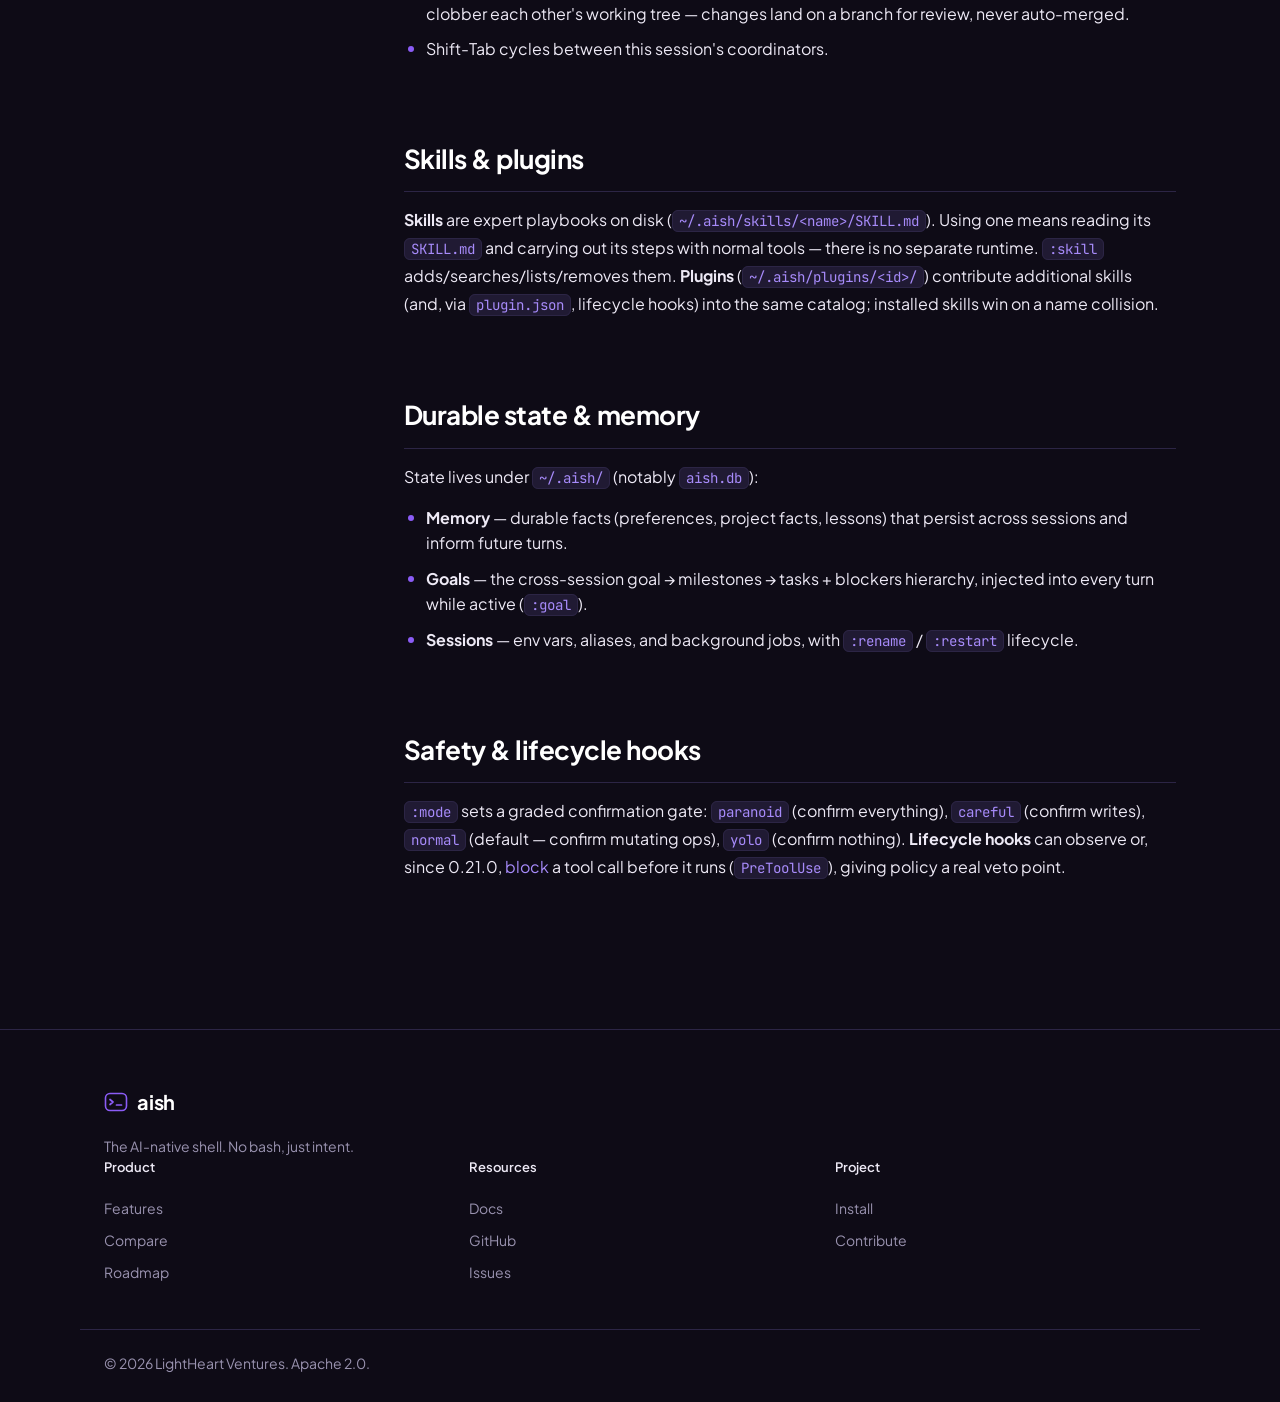
==== commit e62f3714: "docs: add plugins guide to website" ====
--- a/site/architecture.html
+++ b/site/architecture.html
@@ -80,6 +80,7 @@
           <div class="docs-nav__list">
             <a href="getting-started.html">Getting started</a>
             <a href="architecture.html" aria-current="page">Architecture</a>
+            <a href="plugins.html">Plugins</a>
             <a href="whats-new.html">What's new</a>
           </div>
         </div>
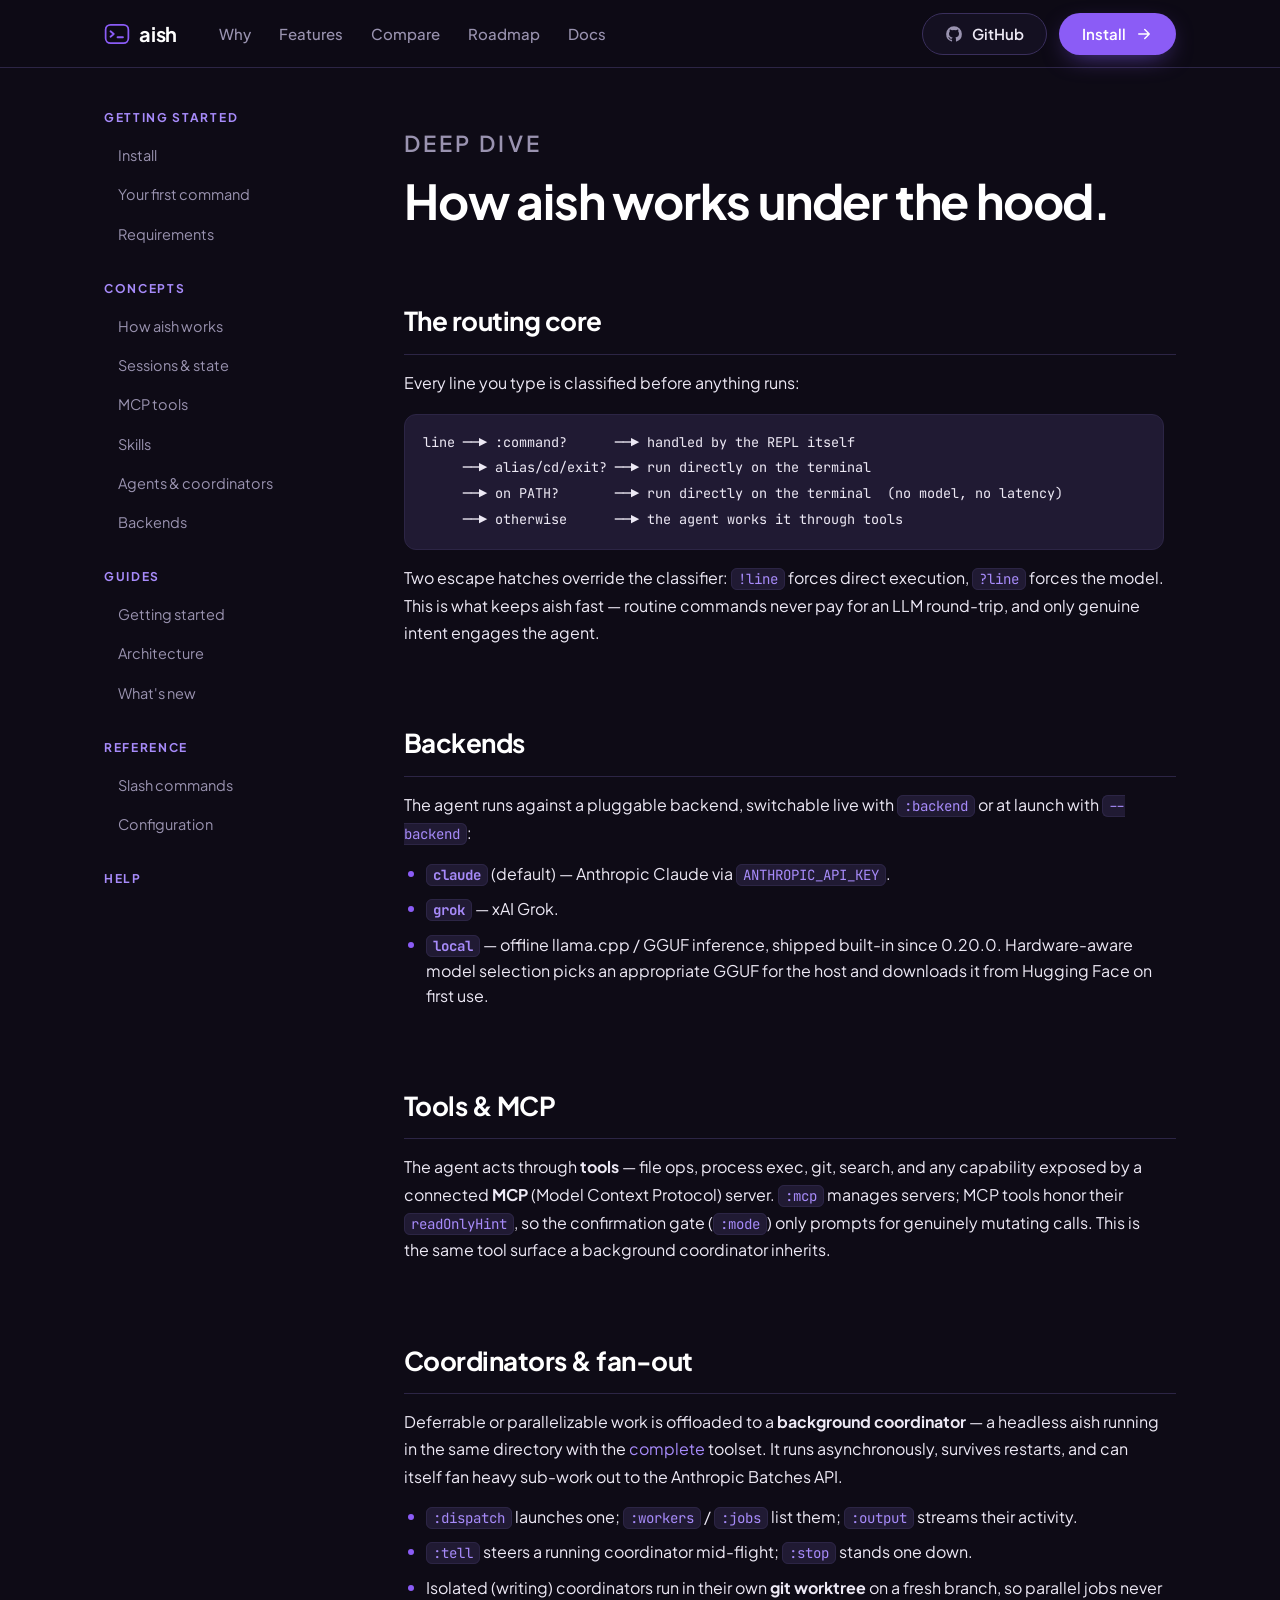
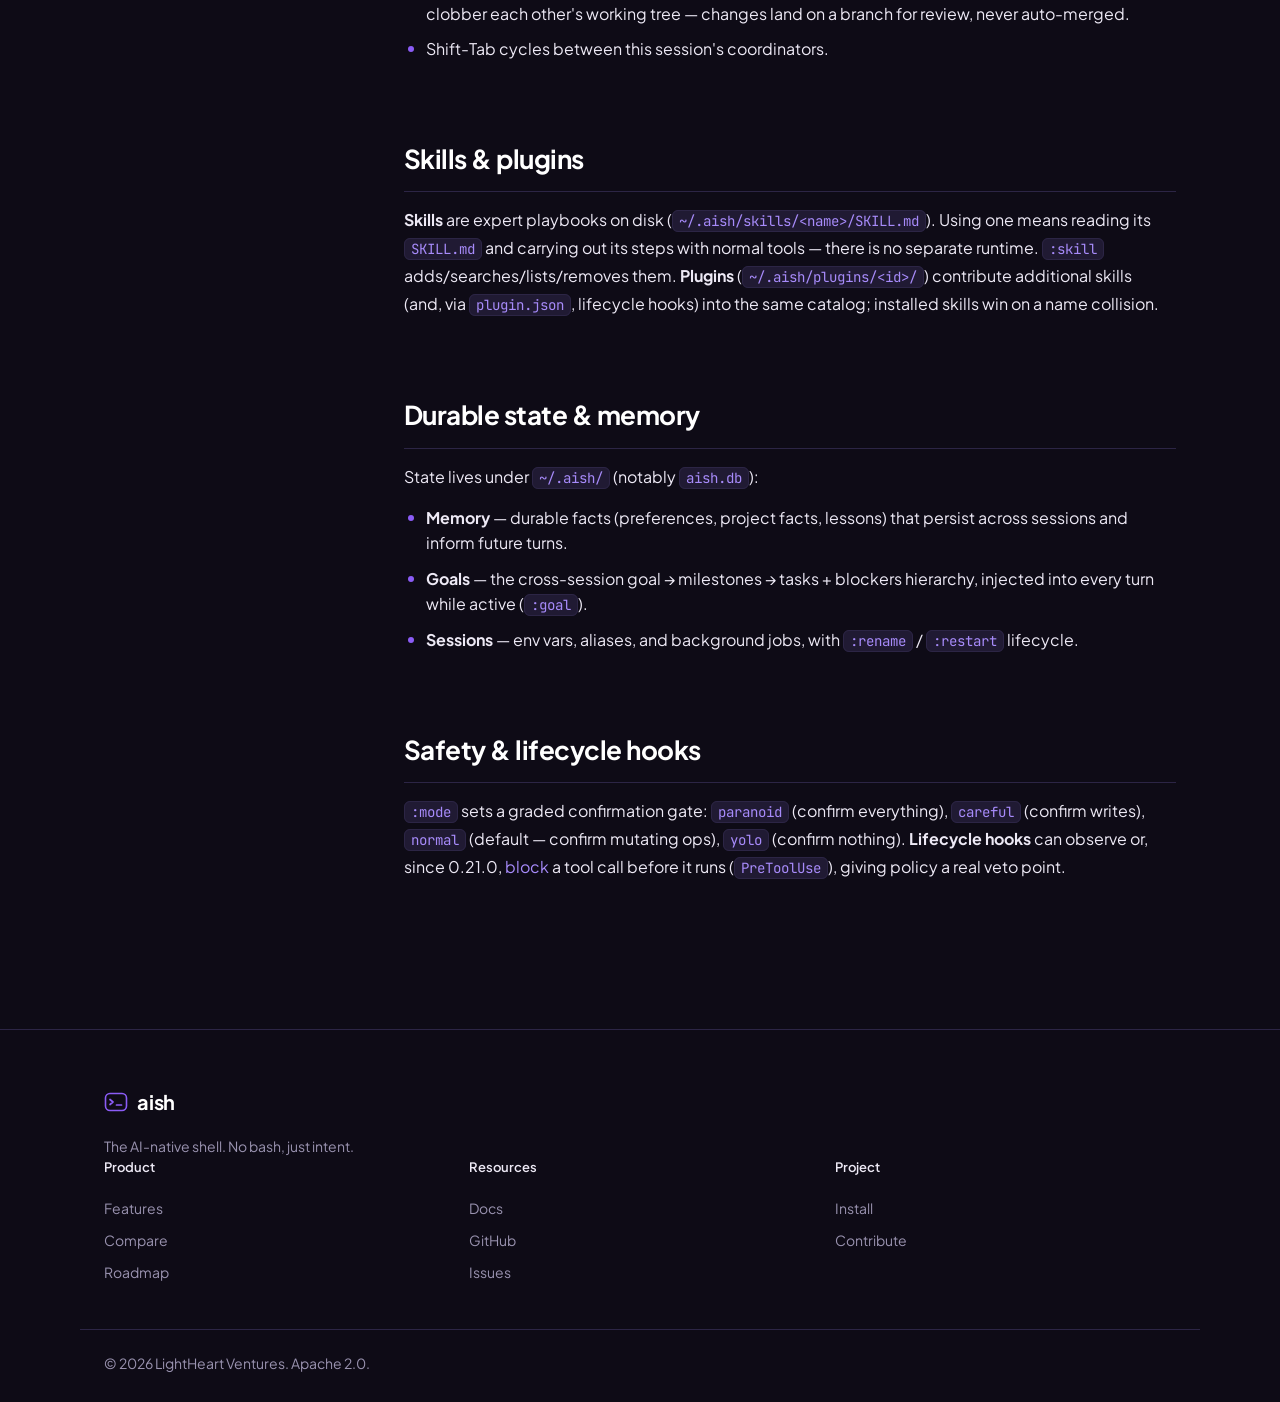
==== commit e04ef477: "merge: resolve add/add conflicts — keep docs/plugin-guide branch versions 9 files had add/add confli" ====
--- a/site/architecture.html
+++ b/site/architecture.html
@@ -80,7 +80,6 @@
           <div class="docs-nav__list">
             <a href="getting-started.html">Getting started</a>
             <a href="architecture.html" aria-current="page">Architecture</a>
-            <a href="plugins.html">Plugins</a>
             <a href="whats-new.html">What's new</a>
           </div>
         </div>
